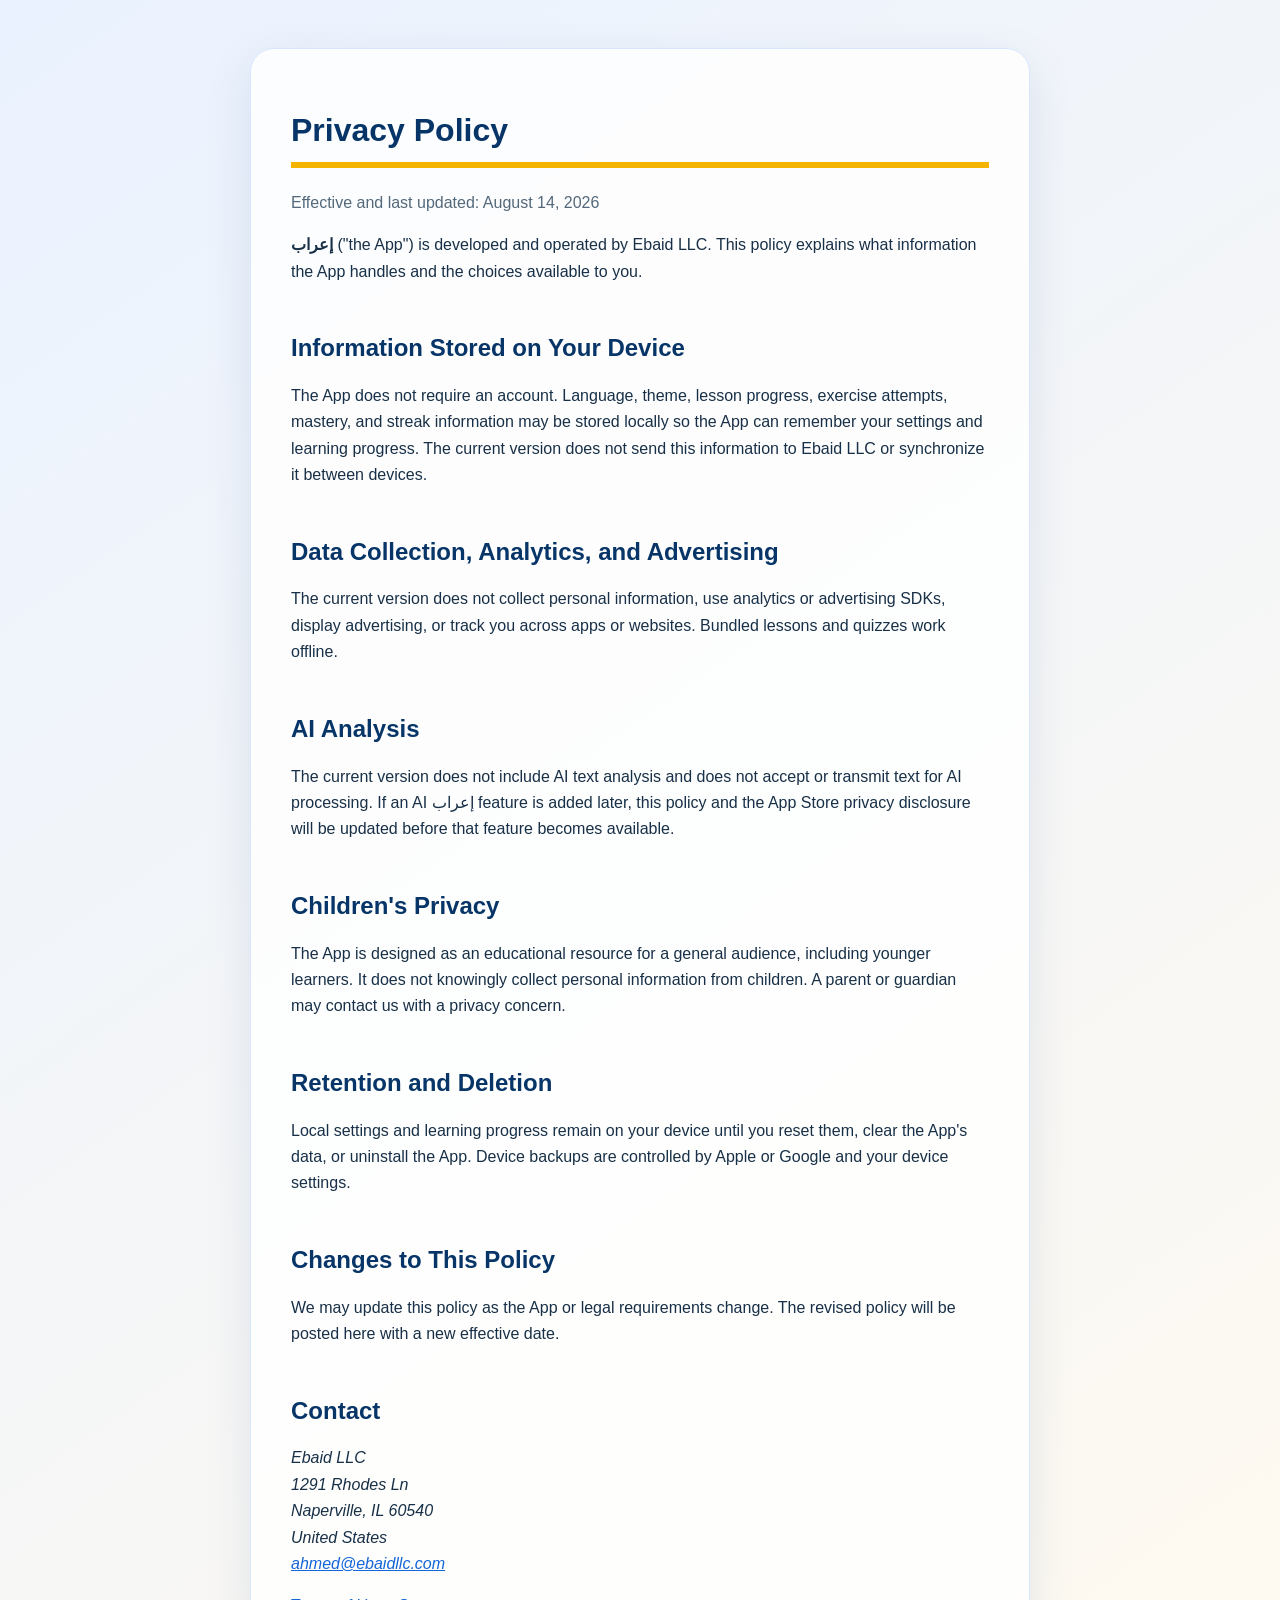
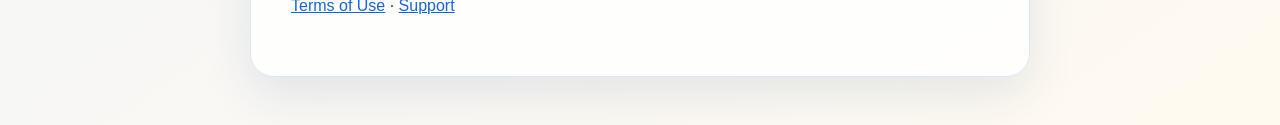
==== docs/privacy-policy.html @ 74d2d189 "Prepare TestFlight beta foundation Co-authored-by: Copilot App <223556219+Copilot@users.noreply.gith" ====
<!DOCTYPE html>
<html lang="en">
<head>
  <meta charset="UTF-8">
  <meta name="viewport" content="width=device-width, initial-scale=1">
  <title>إعراب — Privacy Policy</title>
  <link rel="stylesheet" href="styles.css">
</head>
<body>
  <main>
    <h1>Privacy Policy</h1>
    <p class="date">Effective and last updated: August 14, 2026</p>
    <p><strong>إعراب</strong> ("the App") is developed and operated by Ebaid LLC. This policy explains what information the App handles and the choices available to you.</p>

    <h2>Information Stored on Your Device</h2>
    <p>The App does not require an account. Language, theme, lesson progress, exercise attempts, mastery, and streak information may be stored locally so the App can remember your settings and learning progress. The current version does not send this information to Ebaid LLC or synchronize it between devices.</p>

    <h2>Data Collection, Analytics, and Advertising</h2>
    <p>The current version does not collect personal information, use analytics or advertising SDKs, display advertising, or track you across apps or websites. Bundled lessons and quizzes work offline.</p>

    <h2>AI Analysis</h2>
    <p>The current version does not include AI text analysis and does not accept or transmit text for AI processing. If an AI إعراب feature is added later, this policy and the App Store privacy disclosure will be updated before that feature becomes available.</p>

    <h2>Children's Privacy</h2>
    <p>The App is designed as an educational resource for a general audience, including younger learners. It does not knowingly collect personal information from children. A parent or guardian may contact us with a privacy concern.</p>

    <h2>Retention and Deletion</h2>
    <p>Local settings and learning progress remain on your device until you reset them, clear the App's data, or uninstall the App. Device backups are controlled by Apple or Google and your device settings.</p>

    <h2>Changes to This Policy</h2>
    <p>We may update this policy as the App or legal requirements change. The revised policy will be posted here with a new effective date.</p>

    <h2>Contact</h2>
    <address>
      Ebaid LLC<br>
      1291 Rhodes Ln<br>
      Naperville, IL 60540<br>
      United States<br>
      <a href="mailto:ahmed@ebaidllc.com">ahmed@ebaidllc.com</a>
    </address>
    <p><a href="terms-of-use.html">Terms of Use</a> · <a href="support.html">Support</a></p>
  </main>
</body>
</html>
---- docs/styles.css ----
:root {
  color-scheme: light dark;
  --blue: #1565d8;
  --deep-blue: #073568;
  --coral: #e85d4a;
  --sunshine: #f4b400;
  --paper: #fffaf0;
  --ink: #183047;
}

* { box-sizing: border-box; }

body {
  background: linear-gradient(145deg, #eaf2ff, var(--paper));
  color: var(--ink);
  font-family: -apple-system, BlinkMacSystemFont, "Segoe UI", sans-serif;
  line-height: 1.65;
  margin: 0;
  min-height: 100vh;
}

main {
  background: rgba(255, 255, 255, 0.86);
  border: 1px solid #d8e7ff;
  border-radius: 24px;
  box-shadow: 0 16px 48px rgba(7, 53, 104, 0.10);
  margin: 48px auto;
  max-width: 780px;
  padding: 40px;
}

h1, h2 { color: var(--deep-blue); line-height: 1.25; }
h1 { border-bottom: 6px solid var(--sunshine); padding-bottom: 12px; }
h2 { margin-top: 2em; }
a { color: var(--blue); }
.date, .muted { color: #53687a; }
.arabic { direction: rtl; font-family: "Geeza Pro", "Noto Naskh Arabic", serif; }
.links { display: grid; gap: 12px; margin-top: 2em; }
.links a {
  background: #d8e7ff;
  border-radius: 14px;
  color: var(--deep-blue);
  font-weight: 700;
  padding: 14px 18px;
  text-decoration: none;
}
.links a:nth-child(2) { background: #fff0b8; }
.links a:nth-child(3) { background: #ffdad3; }

@media (prefers-color-scheme: dark) {
  body { background: linear-gradient(145deg, #071a31, #201811); color: #edf4ff; }
  main { background: rgba(12, 34, 58, 0.94); border-color: #315984; }
  h1, h2 { color: #d6e4ff; }
  a { color: #9fc4ff; }
  .date, .muted { color: #bdcad8; }
  .links a { color: #073568; }
}

@media (max-width: 600px) {
  main { border-radius: 0; margin: 0; min-height: 100vh; padding: 28px 20px; }
}
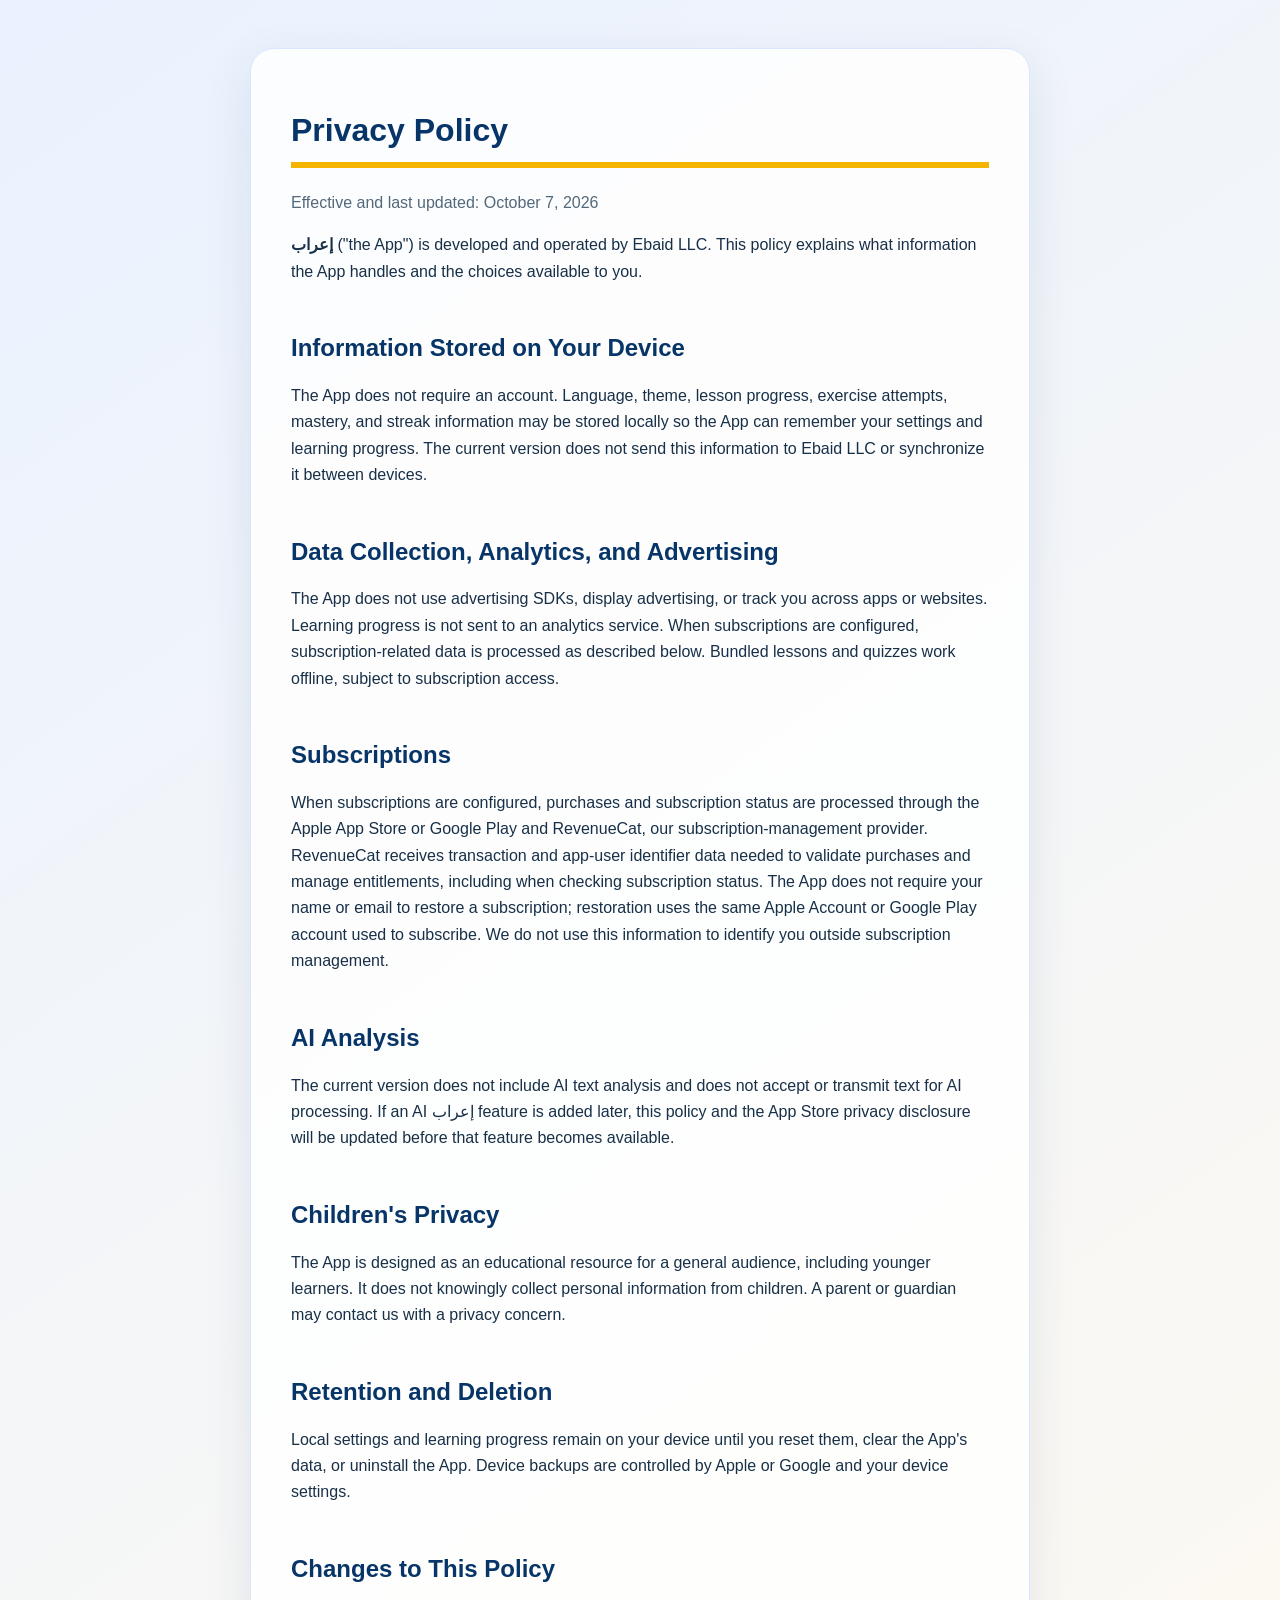
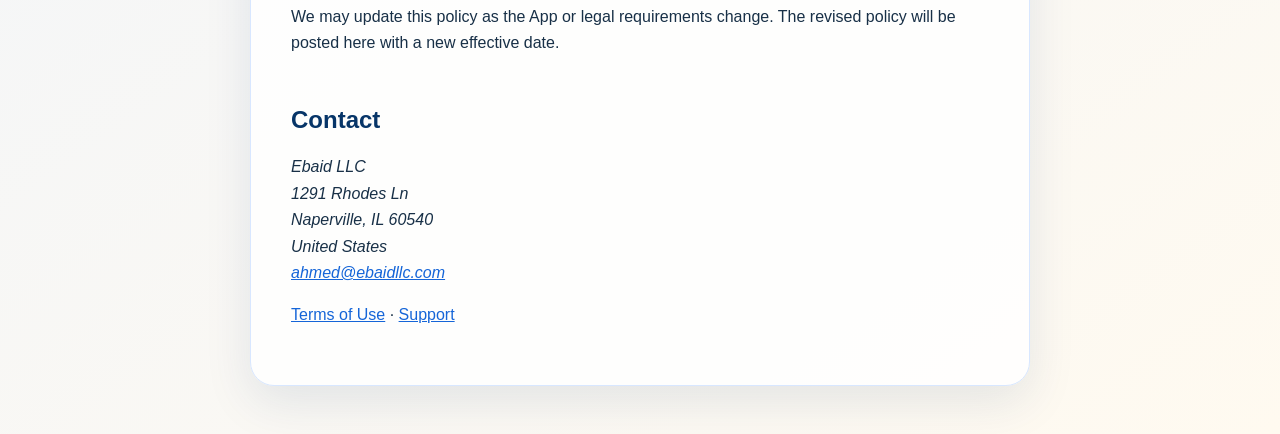
==== commit ff14ffe7: "Add Plus subscriptions and prepare iOS sandbox testing Keep Level 1 free, load monthly and annual Re" ====
--- a/docs/privacy-policy.html
+++ b/docs/privacy-policy.html
@@ -9,14 +9,17 @@
 <body>
   <main>
     <h1>Privacy Policy</h1>
-    <p class="date">Effective and last updated: August 14, 2026</p>
+    <p class="date">Effective and last updated: October 7, 2026</p>
     <p><strong>إعراب</strong> ("the App") is developed and operated by Ebaid LLC. This policy explains what information the App handles and the choices available to you.</p>
 
     <h2>Information Stored on Your Device</h2>
     <p>The App does not require an account. Language, theme, lesson progress, exercise attempts, mastery, and streak information may be stored locally so the App can remember your settings and learning progress. The current version does not send this information to Ebaid LLC or synchronize it between devices.</p>
 
     <h2>Data Collection, Analytics, and Advertising</h2>
-    <p>The current version does not collect personal information, use analytics or advertising SDKs, display advertising, or track you across apps or websites. Bundled lessons and quizzes work offline.</p>
+    <p>The App does not use advertising SDKs, display advertising, or track you across apps or websites. Learning progress is not sent to an analytics service. When subscriptions are configured, subscription-related data is processed as described below. Bundled lessons and quizzes work offline, subject to subscription access.</p>
+
+    <h2>Subscriptions</h2>
+    <p>When subscriptions are configured, purchases and subscription status are processed through the Apple App Store or Google Play and RevenueCat, our subscription-management provider. RevenueCat receives transaction and app-user identifier data needed to validate purchases and manage entitlements, including when checking subscription status. The App does not require your name or email to restore a subscription; restoration uses the same Apple Account or Google Play account used to subscribe. We do not use this information to identify you outside subscription management.</p>
 
     <h2>AI Analysis</h2>
     <p>The current version does not include AI text analysis and does not accept or transmit text for AI processing. If an AI إعراب feature is added later, this policy and the App Store privacy disclosure will be updated before that feature becomes available.</p>
